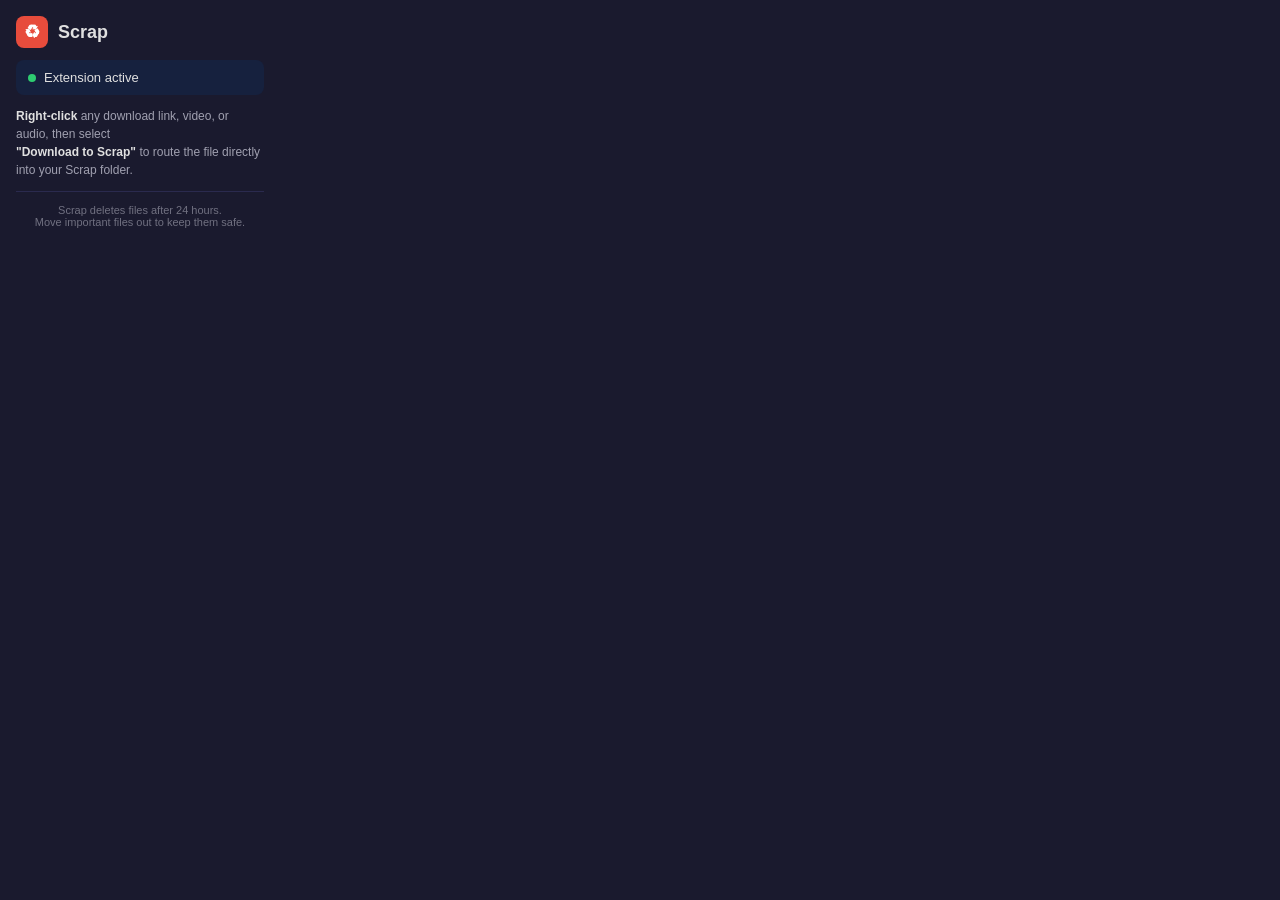
==== extension/popup.html @ 8d8b415d "Initial commit: Scrap - The Self-Cleaning Downloads Folder - Python desktop app with pystray system " ====
<!DOCTYPE html>
<html lang="en">
<head>
  <meta charset="UTF-8" />
  <meta name="viewport" content="width=device-width, initial-scale=1.0" />
  <title>Scrap</title>
  <style>
    * { margin: 0; padding: 0; box-sizing: border-box; }
    body {
      font-family: -apple-system, BlinkMacSystemFont, 'Segoe UI', Roboto, Oxygen, Ubuntu, sans-serif;
      width: 280px;
      padding: 16px;
      background: #1a1a2e;
      color: #e0e0e0;
    }
    .header {
      display: flex;
      align-items: center;
      gap: 10px;
      margin-bottom: 12px;
    }
    .logo {
      width: 32px;
      height: 32px;
      background: #e74c3c;
      border-radius: 8px;
      display: flex;
      align-items: center;
      justify-content: center;
      font-size: 18px;
      color: #fff;
      font-weight: bold;
    }
    h1 { font-size: 18px; font-weight: 600; }
    .status {
      display: flex;
      align-items: center;
      gap: 8px;
      padding: 10px 12px;
      background: #16213e;
      border-radius: 8px;
      margin-bottom: 12px;
      font-size: 13px;
    }
    .dot {
      width: 8px;
      height: 8px;
      border-radius: 50%;
      background: #2ecc71;
    }
    .info {
      font-size: 12px;
      color: #a0a0b0;
      line-height: 1.5;
    }
    .info strong { color: #e0e0e0; }
    hr { border: none; border-top: 1px solid #2a2a4e; margin: 12px 0; }
    .note {
      font-size: 11px;
      color: #707080;
      text-align: center;
    }
  </style>
</head>
<body>
  <div class="header">
    <div class="logo">♻</div>
    <h1>Scrap</h1>
  </div>
  <div class="status">
    <span class="dot"></span>
    <span>Extension active</span>
  </div>
  <div class="info">
    <strong>Right-click</strong> any download link, video, or audio, then select<br />
    <strong>"Download to Scrap"</strong>
    to route the file directly into your Scrap folder.
  </div>
  <hr />
  <div class="note">
    Scrap deletes files after 24 hours.<br />
    Move important files out to keep them safe.
  </div>
</body>
</html>
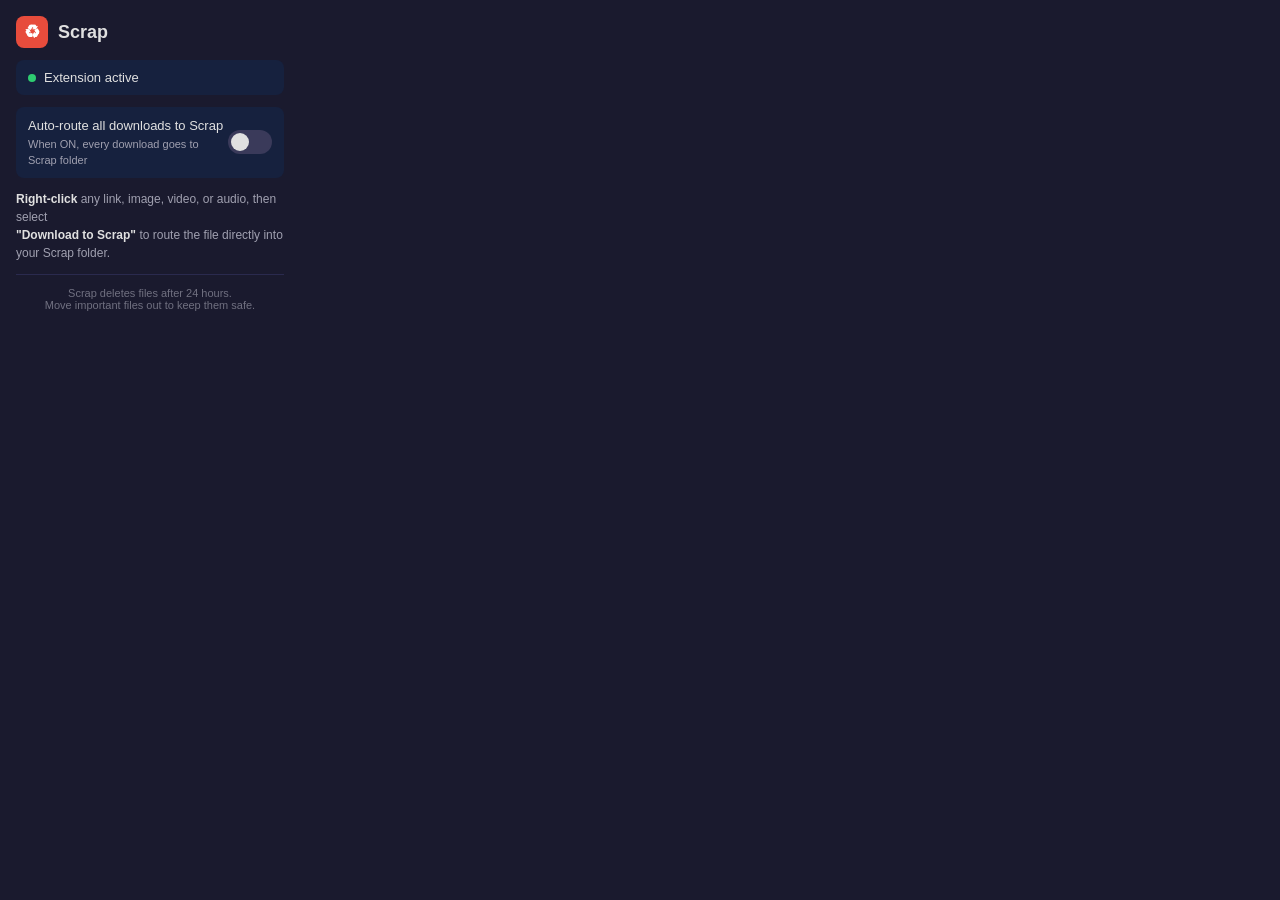
==== commit 88dc2188: "Add optional auto-route toggle for all downloads" ====
--- a/extension/popup.html
+++ b/extension/popup.html
@@ -8,7 +8,7 @@
     * { margin: 0; padding: 0; box-sizing: border-box; }
     body {
       font-family: -apple-system, BlinkMacSystemFont, 'Segoe UI', Roboto, Oxygen, Ubuntu, sans-serif;
-      width: 280px;
+      width: 300px;
       padding: 16px;
       background: #1a1a2e;
       color: #e0e0e0;
@@ -52,14 +52,69 @@
       font-size: 12px;
       color: #a0a0b0;
       line-height: 1.5;
+      margin-bottom: 12px;
     }
     .info strong { color: #e0e0e0; }
+
+    /* Toggle switch */
+    .toggle-row {
+      display: flex;
+      align-items: center;
+      justify-content: space-between;
+      padding: 10px 12px;
+      background: #16213e;
+      border-radius: 8px;
+      margin-bottom: 12px;
+    }
+    .toggle-label {
+      font-size: 13px;
+      line-height: 1.4;
+    }
+    .toggle-label small {
+      display: block;
+      color: #a0a0b0;
+      font-size: 11px;
+      margin-top: 2px;
+    }
+    .toggle {
+      position: relative;
+      width: 44px;
+      height: 24px;
+      flex-shrink: 0;
+    }
+    .toggle input {
+      opacity: 0;
+      width: 0;
+      height: 0;
+    }
+    .toggle .slider {
+      position: absolute;
+      cursor: pointer;
+      top: 0; left: 0; right: 0; bottom: 0;
+      background: #3a3a5a;
+      border-radius: 12px;
+      transition: 0.3s;
+    }
+    .toggle .slider:before {
+      content: "";
+      position: absolute;
+      height: 18px;
+      width: 18px;
+      left: 3px;
+      bottom: 3px;
+      background: #e0e0e0;
+      border-radius: 50%;
+      transition: 0.3s;
+    }
+    .toggle input:checked + .slider {
+      background: #e74c3c;
+    }
+    .toggle input:checked + .slider:before {
+      transform: translateX(20px);
+    }
+
     hr { border: none; border-top: 1px solid #2a2a4e; margin: 12px 0; }
-    .note {
-      font-size: 11px;
-      color: #707080;
-      text-align: center;
-    }
+    .note { font-size: 11px; color: #707080; text-align: center; }
   </style>
 </head>
 <body>
@@ -67,19 +122,44 @@
     <div class="logo">♻</div>
     <h1>Scrap</h1>
   </div>
+
   <div class="status">
     <span class="dot"></span>
     <span>Extension active</span>
   </div>
+
+  <div class="toggle-row">
+    <div class="toggle-label">
+      Auto-route all downloads to Scrap
+      <small>When ON, every download goes to Scrap folder</small>
+    </div>
+    <label class="toggle">
+      <input type="checkbox" id="autoRouteToggle" />
+      <span class="slider"></span>
+    </label>
+  </div>
+
   <div class="info">
-    <strong>Right-click</strong> any download link, video, or audio, then select<br />
-    <strong>"Download to Scrap"</strong>
-    to route the file directly into your Scrap folder.
+    <strong>Right-click</strong> any link, image, video, or audio, then select<br />
+    <strong>"Download to Scrap"</strong> to route the file directly into your Scrap folder.
   </div>
+
   <hr />
   <div class="note">
     Scrap deletes files after 24 hours.<br />
     Move important files out to keep them safe.
   </div>
+
+  <script>
+    // Load saved state
+    chrome.storage.local.get(["autoRoute"], (data) => {
+      document.getElementById("autoRouteToggle").checked = !!data.autoRoute;
+    });
+
+    // Save state on toggle
+    document.getElementById("autoRouteToggle").addEventListener("change", (e) => {
+      chrome.storage.local.set({ autoRoute: e.target.checked });
+    });
+  </script>
 </body>
 </html>
